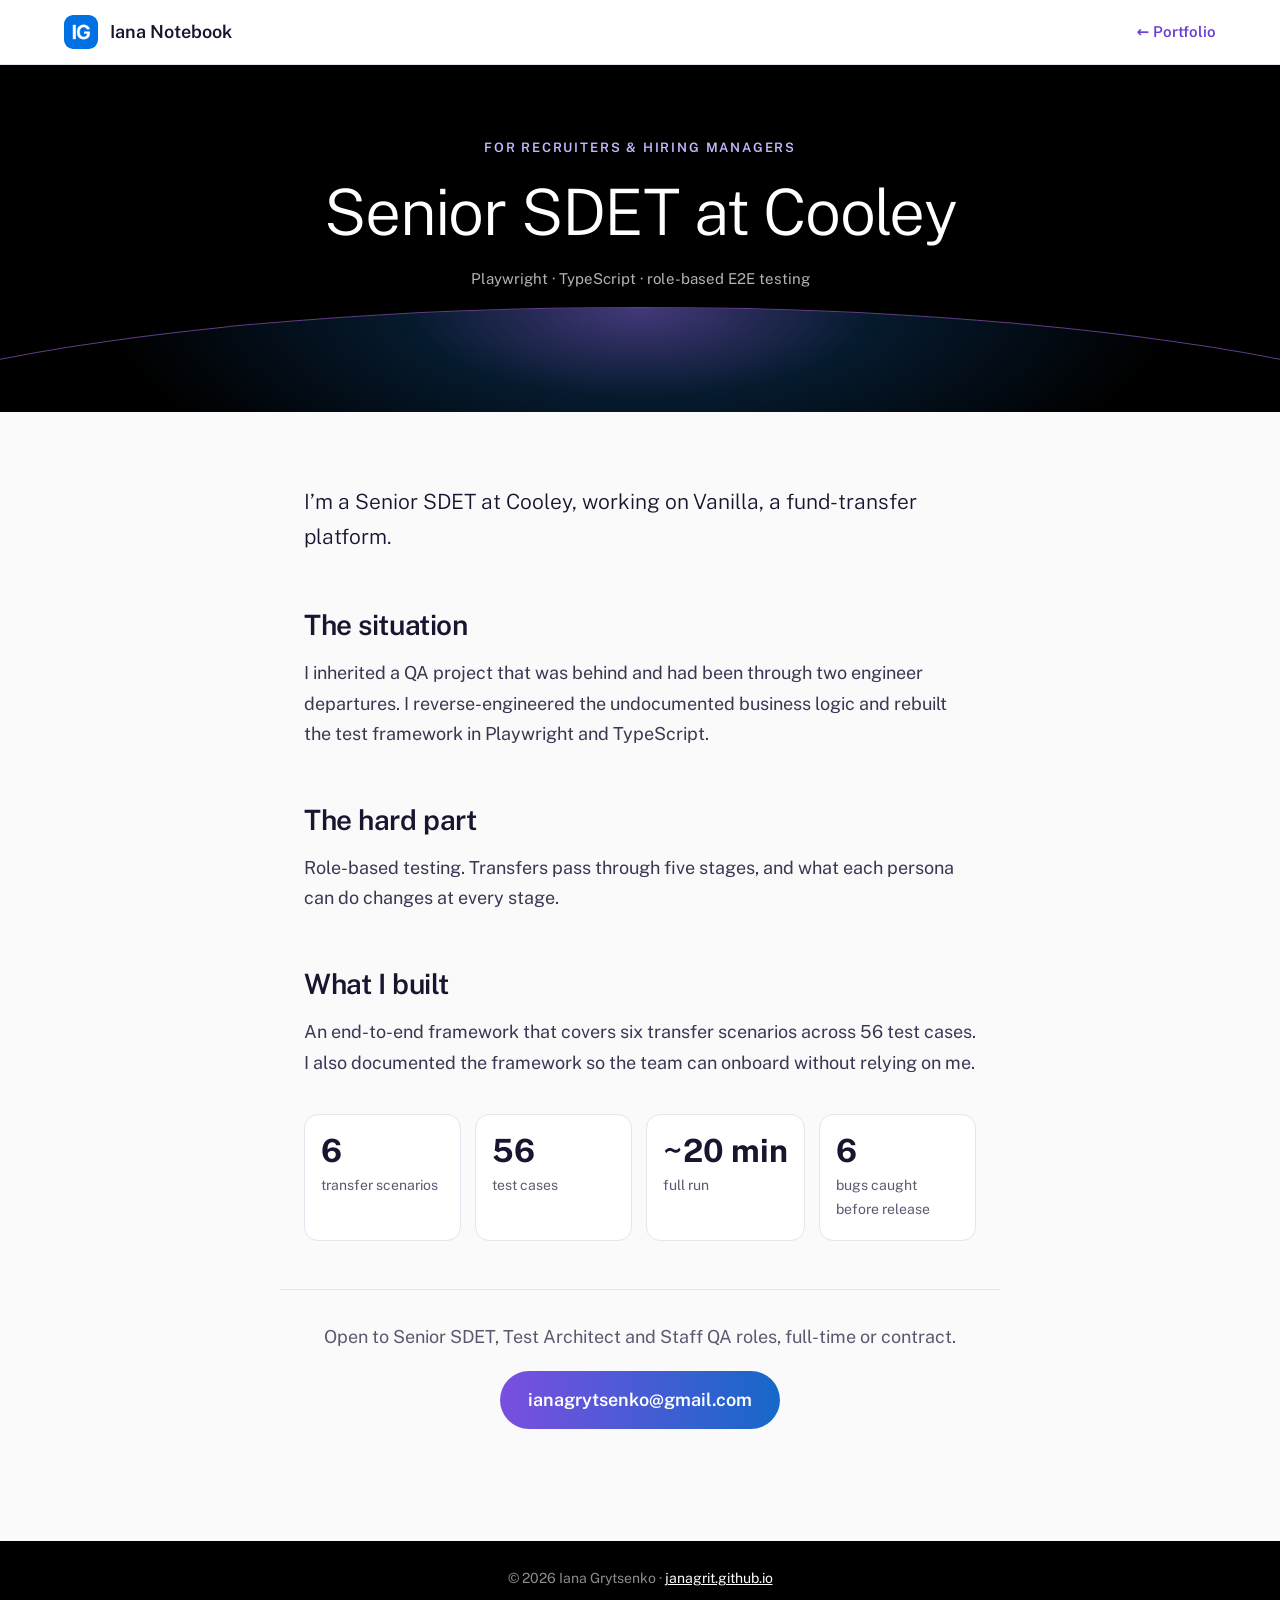
==== for-hr.html @ 3e6f6633 "clean up" ====
<!DOCTYPE html>
<html lang="en">
<head>
  <meta charset="utf-8">
  <meta name="viewport" content="width=device-width, initial-scale=1, viewport-fit=cover">
  <title>For Recruiters | Iana Notebook</title>
  <!-- Unlisted: shared by direct link only. Not in the nav or sitemap.xml. -->
  <meta name="robots" content="noindex, nofollow">
  <meta name="description" content="Senior SDET: current role, what I built and the results, for recruiters and hiring managers.">
  <meta name="color-scheme" content="light">
  <meta name="theme-color" content="#ffffff">
  <link rel="icon" href="favicon.ico?v=2" sizes="16x16 32x32 48x48">
  <link rel="apple-touch-icon" href="apple-touch-icon.png?v=2">
  <link rel="preconnect" href="https://fonts.googleapis.com">
  <link rel="preconnect" href="https://fonts.gstatic.com" crossorigin>
  <link href="https://fonts.googleapis.com/css2?family=Public+Sans:wght@300;400;500;600;700&family=JetBrains+Mono:wght@400;500&display=swap" rel="stylesheet">
  <link rel="stylesheet" href="articles/article.css">
  <style>
    .numbers { display: grid; grid-template-columns: repeat(4, 1fr); gap: 14px; margin: 36px 0 8px; padding: 0; list-style: none; }
    .numbers li { margin: 0; border: 1px solid var(--line); border-radius: 14px; padding: 18px 16px; background: var(--white); }
    .numbers b { display: block; font-size: 32px; font-weight: 700; line-height: 1.1; color: var(--ink); }
    .numbers span { display: block; margin-top: 6px; font-size: 14px; color: var(--sub); }
    @media (max-width: 600px) { .numbers { grid-template-columns: repeat(2, 1fr); } }
  </style>
</head>
<body>
  <a class="skip" href="#main">Skip to main content</a>
  <nav class="topnav" aria-label="Main">
    <div class="in">
      <a class="brand" href="./"><img src="icon-192.png?v=2" width="34" height="34" alt="">Iana Notebook</a>
      <a class="back" href="./">&larr; Portfolio</a>
    </div>
  </nav>

  <header class="hero">
    <div class="in">
      <p class="kicker">For recruiters &amp; hiring managers</p>
      <h1>Senior SDET at Cooley</h1>
      <p class="meta">Playwright &middot; TypeScript &middot; role-based E2E testing</p>
    </div>
  </header>

  <main id="main">
    <article>
      <p class="intro">I&rsquo;m a Senior SDET at Cooley, working on Vanilla, a fund-transfer platform.</p>

      <h2>The situation</h2>
      <p>I inherited a QA project that was behind and had been through two engineer departures. I reverse-engineered the undocumented business logic and rebuilt the test framework in Playwright and TypeScript.</p>

      <h2>The hard part</h2>
      <p>Role-based testing. Transfers pass through five stages, and what each persona can do changes at every stage.</p>

      <h2>What I built</h2>
      <p>An end-to-end framework that covers six transfer scenarios across 56 test cases. I also documented the framework so the team can onboard without relying on me.</p>

      <ul class="numbers" aria-label="Results">
        <li><b>6</b><span>transfer scenarios</span></li>
        <li><b>56</b><span>test cases</span></li>
        <li><b>~20&nbsp;min</b><span>full run</span></li>
        <li><b>6</b><span>bugs caught before release</span></li>
      </ul>
    </article>

    <section class="cta" aria-label="Contact">
      <p>Open to Senior SDET, Test Architect and Staff QA roles, full-time or contract.</p>
      <!-- <a class="pill" href="https://calendly.com/ianagrytsenko/30min" target="_blank" rel="noopener">Book a 30-minute call</a> -->
      <a class="pill" href="mailto:ianagrytsenko@gmail.com">ianagrytsenko@gmail.com</a>
    </section>
  </main>

  <footer>&copy; 2026 Iana Grytsenko &middot; <a href="./">janagrit.github.io</a></footer>
</body>
</html>
---- articles/article.css ----
/* Shared styles for article pages */
:root {
  --bg: #fafafa; --white: #ffffff; --ink: #19152f; --sub: #5c5870; --line: #e6e4ee;
  --violet: #b26ff8; --violet-ink: #6d3fd6;
  --grad: linear-gradient(90deg, #9a5cf0 0%, #7a63ee 45%, #1e85e9 100%);
  --grad-btn: linear-gradient(90deg, #7a4fe0 0%, #1668c9 100%);
  --sans: "Public Sans", -apple-system, "Segoe UI", system-ui, sans-serif;
  --mono: "JetBrains Mono", ui-monospace, SFMono-Regular, Menlo, monospace;
}
* { margin: 0; padding: 0; box-sizing: border-box; }
body { background: var(--bg); color: var(--ink); font-family: var(--sans); font-size: 18px; line-height: 1.7; -webkit-font-smoothing: antialiased; }
a { color: var(--violet-ink); }
a:focus-visible { outline: 2px solid var(--violet-ink); outline-offset: 3px; border-radius: 6px; }
.skip { position: absolute; left: -9999px; }
.skip:focus { left: 16px; top: 12px; z-index: 100; background: var(--ink); color: #fff; padding: 8px 14px; border-radius: 8px; }

.topnav { position: sticky; top: 0; z-index: 50; background: rgba(255,255,255,.92); backdrop-filter: blur(14px); -webkit-backdrop-filter: blur(14px); border-bottom: 1px solid var(--line); }
.topnav .in { max-width: 1200px; margin: 0 auto; padding: 0 24px; height: 64px; display: flex; align-items: center; justify-content: space-between; gap: 16px; }
.brand { display: flex; align-items: center; gap: 12px; color: var(--ink); font-weight: 600; text-decoration: none; }
.brand img { width: 34px; height: 34px; border-radius: 9px; }
.back { font-size: 15px; font-weight: 600; text-decoration: none; }
.back:hover { text-decoration: underline; }

header.hero { background: #000; color: #fff; text-align: center; position: relative; overflow: hidden; }
header.hero::after { content: ""; position: absolute; left: -20%; right: -20%; bottom: -70%; height: 100%; border-radius: 50%; background: radial-gradient(ellipse at 50% 0%, rgba(134,113,243,.5) 0%, rgba(30,133,233,.2) 18%, rgba(0,0,0,0) 42%); box-shadow: 0 -1px 0 rgba(178,111,248,.55); }
header.hero .in { position: relative; z-index: 1; max-width: 860px; margin: 0 auto; padding: 72px 24px 120px; }
.kicker { font-size: 13px; font-weight: 600; letter-spacing: .14em; text-transform: uppercase; color: #c9b5ff; }
h1 { margin-top: 18px; font-weight: 300; font-size: clamp(36px, 6vw, 64px); line-height: 1.08; letter-spacing: -.025em; }
.meta { margin-top: 20px; color: rgba(255,255,255,.7); font-size: 15px; }

article { max-width: 720px; margin: 0 auto; padding: 56px 24px 40px; }
article > p.intro { font-size: 21px; font-weight: 300; color: var(--ink); }
article h2 { margin: 52px 0 14px; font-size: 28px; font-weight: 600; letter-spacing: -.015em; line-height: 1.25; }
article h2 .n { display: block; font-size: 14px; font-weight: 600; letter-spacing: .14em; color: var(--violet-ink); margin-bottom: 6px; }
article p { margin-top: 16px; color: #3b3752; }
article ul, article ol { margin: 16px 0 0 24px; color: #3b3752; }
article li { margin-top: 8px; }
article strong { color: var(--ink); }
code { font-family: var(--mono); font-size: .86em; background: rgba(134,113,243,.1); color: #3d2a85; padding: 2px 6px; border-radius: 6px; }
.prompt { margin-top: 18px; background: #0d0b1a; color: #e8e4ff; border-radius: 14px; padding: 18px 20px; font-family: var(--mono); font-size: 14.5px; line-height: 1.75; overflow-x: auto; }
.prompt .dim { color: #8a84a6; display: block; margin-bottom: 4px; font-size: 12.5px; letter-spacing: .06em; text-transform: uppercase; }
.note { margin-top: 22px; border-left: 3px solid var(--violet); background: var(--white); padding: 16px 20px; border-radius: 0 12px 12px 0; color: #3b3752; }
table { width: 100%; margin-top: 18px; border-collapse: collapse; font-size: 16px; background: var(--white); border: 1px solid var(--line); border-radius: 14px; overflow: hidden; }
th, td { text-align: left; padding: 12px 14px; border-bottom: 1px solid var(--line); vertical-align: top; }
th { font-size: 13px; letter-spacing: .08em; text-transform: uppercase; color: var(--sub); background: #f4f3f8; }
tr:last-child td { border-bottom: 0; }

.cta { max-width: 720px; margin: 0 auto 80px; padding: 32px 24px; text-align: center; border-top: 1px solid var(--line); }
.cta p { color: var(--sub); }
.pill { display: inline-block; margin-top: 18px; padding: 14px 28px; border-radius: 999px; background: var(--grad-btn); color: #fff; font-weight: 600; text-decoration: none; }
.pill:hover { box-shadow: 0 10px 28px rgba(122,79,224,.35); }
footer { background: #000; color: rgba(255,255,255,.55); font-size: 14px; text-align: center; padding: 26px 24px 30px; }
footer a { color: #fff; }
@media (max-width: 600px) { body { font-size: 17px; } th, td { padding: 10px; font-size: 15px; } }
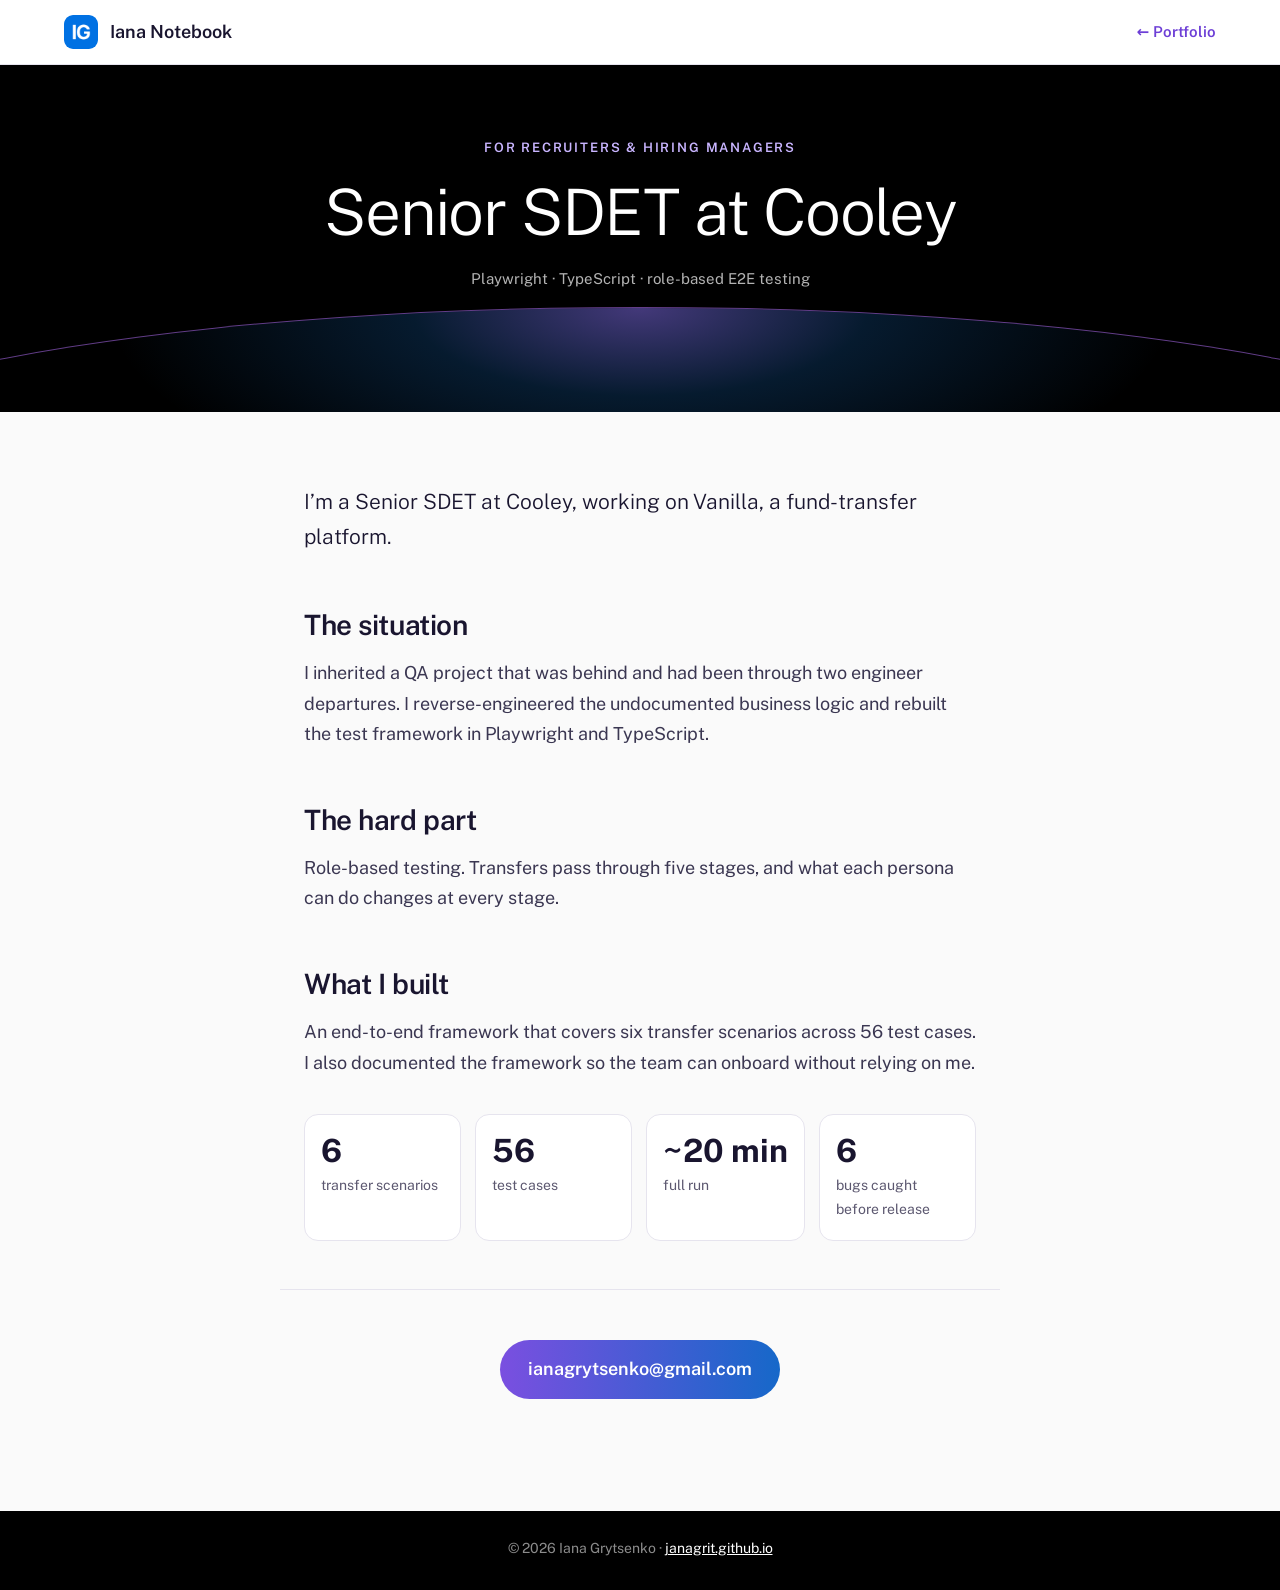
==== commit 6fc93cf0: "readme file is added" ====
--- a/for-hr.html
+++ b/for-hr.html
@@ -62,7 +62,7 @@
     </article>
 
     <section class="cta" aria-label="Contact">
-      <p>Open to Senior SDET, Test Architect and Staff QA roles, full-time or contract.</p>
+      <!-- <p>Open to Senior SDET, Test Architect and Staff QA roles, full-time or contract.</p> -->
       <!-- <a class="pill" href="https://calendly.com/ianagrytsenko/30min" target="_blank" rel="noopener">Book a 30-minute call</a> -->
       <a class="pill" href="mailto:ianagrytsenko@gmail.com">ianagrytsenko@gmail.com</a>
     </section>
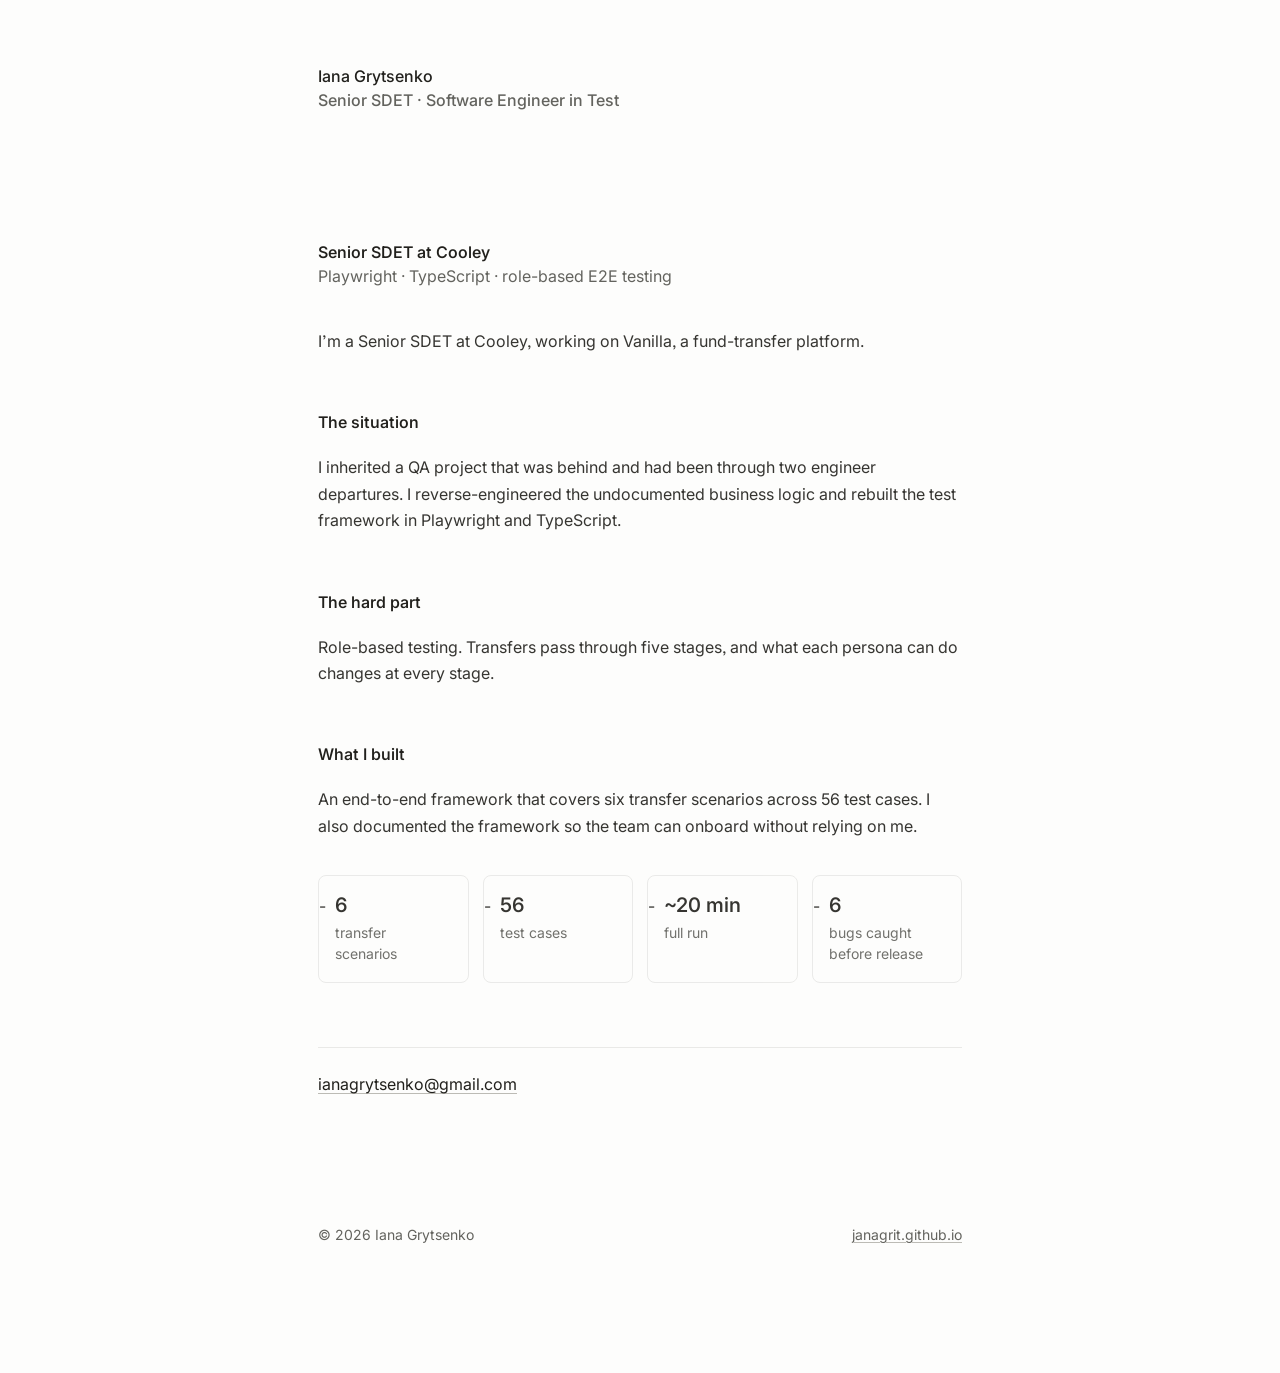
==== commit b3bfd274: "layout is fully updated" ====
--- a/for-hr.html
+++ b/for-hr.html
@@ -7,14 +7,15 @@
   <!-- Unlisted: shared by direct link only. Not in the nav or sitemap.xml. -->
   <meta name="robots" content="noindex, nofollow">
   <meta name="description" content="Senior SDET: current role, what I built and the results, for recruiters and hiring managers.">
-  <meta name="color-scheme" content="light">
-  <meta name="theme-color" content="#ffffff">
+  <meta name="color-scheme" content="light dark">
+  <meta name="theme-color" content="#fdfdfc" media="(prefers-color-scheme: light)">
+  <meta name="theme-color" content="#111110" media="(prefers-color-scheme: dark)">
   <link rel="icon" href="favicon.ico?v=2" sizes="16x16 32x32 48x48">
   <link rel="apple-touch-icon" href="apple-touch-icon.png?v=2">
   <link rel="preconnect" href="https://fonts.googleapis.com">
   <link rel="preconnect" href="https://fonts.gstatic.com" crossorigin>
-  <link href="https://fonts.googleapis.com/css2?family=Public+Sans:wght@300;400;500;600;700&family=JetBrains+Mono:wght@400;500&display=swap" rel="stylesheet">
-  <link rel="stylesheet" href="articles/article.css">
+  <link href="https://fonts.googleapis.com/css2?family=Inter:wght@400;500;550;600&family=Source+Serif+4:ital,opsz,wght@1,8..60,400&family=JetBrains+Mono:wght@400&display=swap" rel="stylesheet">
+  <link rel="stylesheet" href="css/site.css?v=1">
   <style>
     .numbers { display: grid; grid-template-columns: repeat(4, 1fr); gap: 14px; margin: 36px 0 8px; padding: 0; list-style: none; }
     .numbers li { margin: 0; border: 1px solid var(--line); border-radius: 14px; padding: 18px 16px; background: var(--white); }
@@ -23,24 +24,18 @@
     @media (max-width: 600px) { .numbers { grid-template-columns: repeat(2, 1fr); } }
   </style>
 </head>
-<body>
+<body class="page-article">
   <a class="skip" href="#main">Skip to main content</a>
-  <nav class="topnav" aria-label="Main">
-    <div class="in">
-      <a class="brand" href="./"><img src="icon-192.png?v=2" width="34" height="34" alt="">Iana Notebook</a>
-      <a class="back" href="./">&larr; Portfolio</a>
-    </div>
-  </nav>
-
-  <header class="hero">
-    <div class="in">
-      <p class="kicker">For recruiters &amp; hiring managers</p>
-      <h1>Senior SDET at Cooley</h1>
-      <p class="meta">Playwright &middot; TypeScript &middot; role-based E2E testing</p>
-    </div>
+  <header class="site-head">
+    <a class="name" href="./">Iana Grytsenko</a>
+    <span class="role">Senior SDET · Software Engineer in Test</span>
   </header>
 
   <main id="main">
+    <header class="art-head">
+      <h1>Senior SDET at Cooley</h1>
+      <p class="art-meta">Playwright &middot; TypeScript &middot; role-based E2E testing</p>
+    </header>
     <article>
       <p class="intro">I&rsquo;m a Senior SDET at Cooley, working on Vanilla, a fund-transfer platform.</p>
 
@@ -68,6 +63,10 @@
     </section>
   </main>
 
-  <footer>&copy; 2026 Iana Grytsenko &middot; <a href="./">janagrit.github.io</a></footer>
+  <footer class="site-foot">
+    <span>&copy; 2026 Iana Grytsenko</span>
+    <a href="./">janagrit.github.io</a>
+  </footer>
+  <script data-goatcounter="https://janagrit.goatcounter.com/count" async src="//gc.zgo.at/count.js"></script>
 </body>
 </html>
--- a/css/site.css
+++ b/css/site.css
@@ -0,0 +1,212 @@
+/* Shared styles for every page: homepage, articles, for-hr.
+   Layout and reading rhythm follow emilkowal.ski: one 692px text column, body-size headings,
+   section labels instead of big titles, list rows with a muted second line. */
+
+:root {
+  --bg: #fdfdfc;
+  --fg: #21201c;
+  --muted: #63635e;
+  --faint: #8d8d86;
+  --line: #e9e9e7;
+  --underline: #bcbbb5;
+  --hover: #f5f4f4;
+  --surface: #ffffff;
+  --code-bg: #f1f0ef;
+  --sans: "Inter", -apple-system, "Segoe UI", system-ui, sans-serif;
+  --serif: "Source Serif 4", Georgia, serif;
+  --mono: "JetBrains Mono", ui-monospace, SFMono-Regular, Menlo, monospace;
+  /* old names still used by per-page <style> blocks in the articles */
+  --ink: var(--fg);
+  --sub: var(--muted);
+  --white: var(--surface);
+  --violet: var(--underline);
+  --violet-ink: var(--fg);
+  --grad-btn: var(--fg);
+  color-scheme: light dark;
+}
+@media (prefers-color-scheme: dark) {
+  :root {
+    --bg: #111110;
+    --fg: #eeeeec;
+    --muted: #b5b3ad;
+    --faint: #7c7b74;
+    --line: #2a2a28;
+    --underline: #62605b;
+    --hover: #191918;
+    --surface: #191918;
+    --code-bg: #222221;
+  }
+}
+
+*, *::before, *::after { box-sizing: border-box; }
+html { background: var(--bg); -webkit-text-size-adjust: 100%; }
+body {
+  max-width: 692px;
+  margin: 0 auto;
+  padding: 48px 24px 128px;
+  color: var(--fg);
+  font: 16px/1.5 var(--sans);
+  font-feature-settings: "cv01", "ss03";
+  -webkit-font-smoothing: antialiased;
+  overflow-wrap: break-word;
+}
+@media (min-width: 768px) { body { padding-top: 64px; } }
+h1, h2, h3, h4, p, ul, ol, dl, dd, figure, blockquote, pre { margin: 0; }
+img { max-width: 100%; height: auto; }
+a {
+  color: inherit;
+  text-decoration: underline;
+  text-underline-position: from-font;
+  text-decoration-thickness: .08em;
+  text-decoration-color: var(--underline);
+}
+a:hover { text-decoration-color: currentColor; }
+:focus-visible { outline: 2px solid var(--fg); outline-offset: 2px; border-radius: 4px; }
+em { font-family: var(--serif); font-style: italic; }
+.muted { color: var(--muted); }
+.skip { position: absolute; left: -9999px; }
+.skip:focus { left: 16px; top: 12px; z-index: 10; background: var(--fg); color: var(--bg); padding: 6px 12px; border-radius: 6px; }
+
+/* ---------- header: name + role, then a lot of air ---------- */
+.site-head { display: flex; flex-direction: column; align-items: flex-start; margin-bottom: 128px; font-weight: 500; }
+.site-head .name { text-decoration: none; }
+.site-head .role { color: var(--muted); }
+
+
+/* ---------- homepage sections ---------- */
+.section { margin-top: 64px; }
+@media (min-width: 640px) { .section { margin-top: 128px; } }
+.label { display: block; margin-bottom: 20px; font-size: 1rem; font-weight: 500; line-height: 1.5; }
+@media (min-width: 640px) { .label { margin-bottom: 16px; } }
+section.intro p + p { margin-top: 16px; }
+section.intro, .prose-muted { color: var(--muted); }
+section.intro a, .prose-muted a { color: var(--fg); }
+
+/* list rows: title on line 1, muted line 2; the whole row is clickable */
+.list { display: flex; flex-direction: column; gap: 20px; margin-bottom: -12px; padding: 0; list-style: none; }
+@media (min-width: 640px) { .list { gap: 4px; } }
+.row {
+  position: relative;
+  display: flex;
+  flex-direction: column;
+  margin: 0 -16px;
+  padding: 0 16px;
+  border-radius: 6px;
+  text-decoration: none;
+}
+@media (min-width: 640px) { .row { padding: 12px 16px; } }
+.row:hover { background: var(--hover); }
+.row .title { text-decoration: none; }
+.row .title::after { content: ""; position: absolute; inset: 0; border-radius: 6px; }
+.row .desc { color: var(--muted); }
+.row .desc a { position: relative; z-index: 1; color: var(--muted); }
+.row .desc a:hover { color: var(--fg); }
+.sublabel { margin: 40px 0 12px; color: var(--muted); }
+.list-more { margin-top: 28px; color: var(--muted); }
+
+/* ---------- footer ---------- */
+.site-foot {
+  display: flex;
+  flex-wrap: wrap;
+  justify-content: space-between;
+  gap: 8px 24px;
+  margin-top: 96px;
+  color: var(--muted);
+  font-size: 14px;
+}
+@media (min-width: 640px) { .site-foot { margin-top: 128px; } }
+.langs { display: flex; gap: 12px; }
+html body .langs { margin: 0; padding: 0; border: 0; border-radius: 0; }
+html body .langs button {
+  padding: 0;
+  border: 0;
+  border-radius: 0;
+  background: none;
+  color: var(--muted);
+  font: inherit;
+  cursor: pointer;
+}
+html body .langs button:hover { color: var(--fg); }
+html body .langs button[aria-pressed="true"] { color: var(--fg); background: none; text-decoration: underline; text-decoration-color: var(--underline); text-underline-position: from-font; }
+
+/* ---------- articles ---------- */
+.art-head { margin-bottom: 40px; }
+.art-head h1 { font-size: 1rem; font-weight: 550; line-height: 1.5; }
+.art-meta { color: var(--muted); }
+html body .art-head .langs { margin-top: 12px; }
+
+article p, article > ul, article > ol, article div > ul, article div > ol,
+article section > ul, article section > ol { margin-bottom: 26px; }
+article p, article li { opacity: .9; }
+article p { line-height: 1.65; }
+article li p, article td p { margin-bottom: 0; }
+article strong, article b { font-weight: 550; }
+article h2 {
+  position: relative;
+  margin: 48px 0 20px;
+  font-size: 1rem;
+  font-weight: 550;
+  line-height: 1.5;
+  scroll-margin-top: 32px;
+}
+@media (min-width: 768px) { article h2 { margin-top: 56px; } }
+article h2 .n { margin-right: .6em; color: var(--faint); font-weight: 500; font-variant-numeric: tabular-nums; }
+html body article h3 { margin: 32px 0 12px; font-size: 1rem; font-weight: 550; }
+article ul { padding: 0; list-style: none; }
+article ul > li { position: relative; padding-left: 14px; }
+article ul > li::before { content: "-"; position: absolute; left: 0; }
+article ol { padding-left: 1.4em; }
+article li + li { margin-top: 8px; }
+.anchor {
+  position: absolute;
+  left: -24px;
+  top: 3px;
+  width: 16px;
+  height: 16px;
+  color: var(--muted);
+  opacity: 0;
+  transition: opacity .15s;
+}
+h2:hover .anchor, .anchor:focus-visible { opacity: 1; }
+@media (max-width: 767px) { .anchor { display: none; } }
+
+code { font-family: var(--mono); font-size: .875em; background: var(--code-bg); padding: .1em .35em; border-radius: 4px; }
+.prompt {
+  margin: 0 0 26px;
+  padding: 16px 18px;
+  background: #1b1b18;
+  color: #eeeeec;
+  border-radius: 12px;
+  font: 14px/1.7 var(--mono);
+  overflow-x: auto;
+}
+.prompt code { background: none; padding: 0; color: inherit; }
+.prompt .dim { display: block; margin-bottom: 4px; color: #9a9890; font-size: 12px; letter-spacing: .06em; text-transform: uppercase; }
+.note { margin-bottom: 26px; padding: 2px 0 2px 16px; border-left: 2px solid var(--line); color: var(--muted); }
+table { width: 100%; margin-bottom: 26px; border-collapse: collapse; font-size: 15px; }
+th, td { padding: 10px 14px 10px 0; border-bottom: 1px solid var(--line); text-align: left; vertical-align: top; }
+th { color: var(--muted); font-weight: 500; }
+html body .table-scroll { margin: 0 0 26px; border-radius: 0; }
+html body .table-scroll table { margin: 0; }
+.caption { margin-top: -14px; margin-bottom: 26px; color: var(--muted); font-size: 14px; }
+
+/* after-article line ("Want help with…") */
+.cta { margin-top: 64px; padding-top: 24px; border-top: 1px solid var(--line); color: var(--muted); }
+.cta p { margin-bottom: 8px; }
+.cta .pill { display: inline-block; margin-right: 16px; color: var(--fg); }
+
+/* ---------- overrides for leftover per-page styles (old violet theme) ---------- */
+html body .tool { background: none; border: 1px solid var(--line); border-radius: 8px; }
+html body .tool h3 { margin: 0; }
+html body .addon { border: 1px dashed var(--underline); border-radius: 8px; color: inherit; }
+html body .terms dd, html body table.why td:last-child { color: inherit; }
+html body .gate button { background: var(--fg); color: var(--bg); border-radius: 6px; }
+html body .gate input { border-radius: 6px; background: var(--surface); }
+html body .gate { margin: 0; padding: 0 0 26px; }
+html body .stack { margin-bottom: 26px; background: none; border-radius: 12px; }
+html body .numbers li { background: none; border-radius: 8px; }
+html body .numbers b { font-size: 20px; font-weight: 550; }
+@media (prefers-color-scheme: dark) {
+  html body .layer.ecc { background: #1c2a21; }
+  html body .layer.omni { background: #1d2233; }
+}
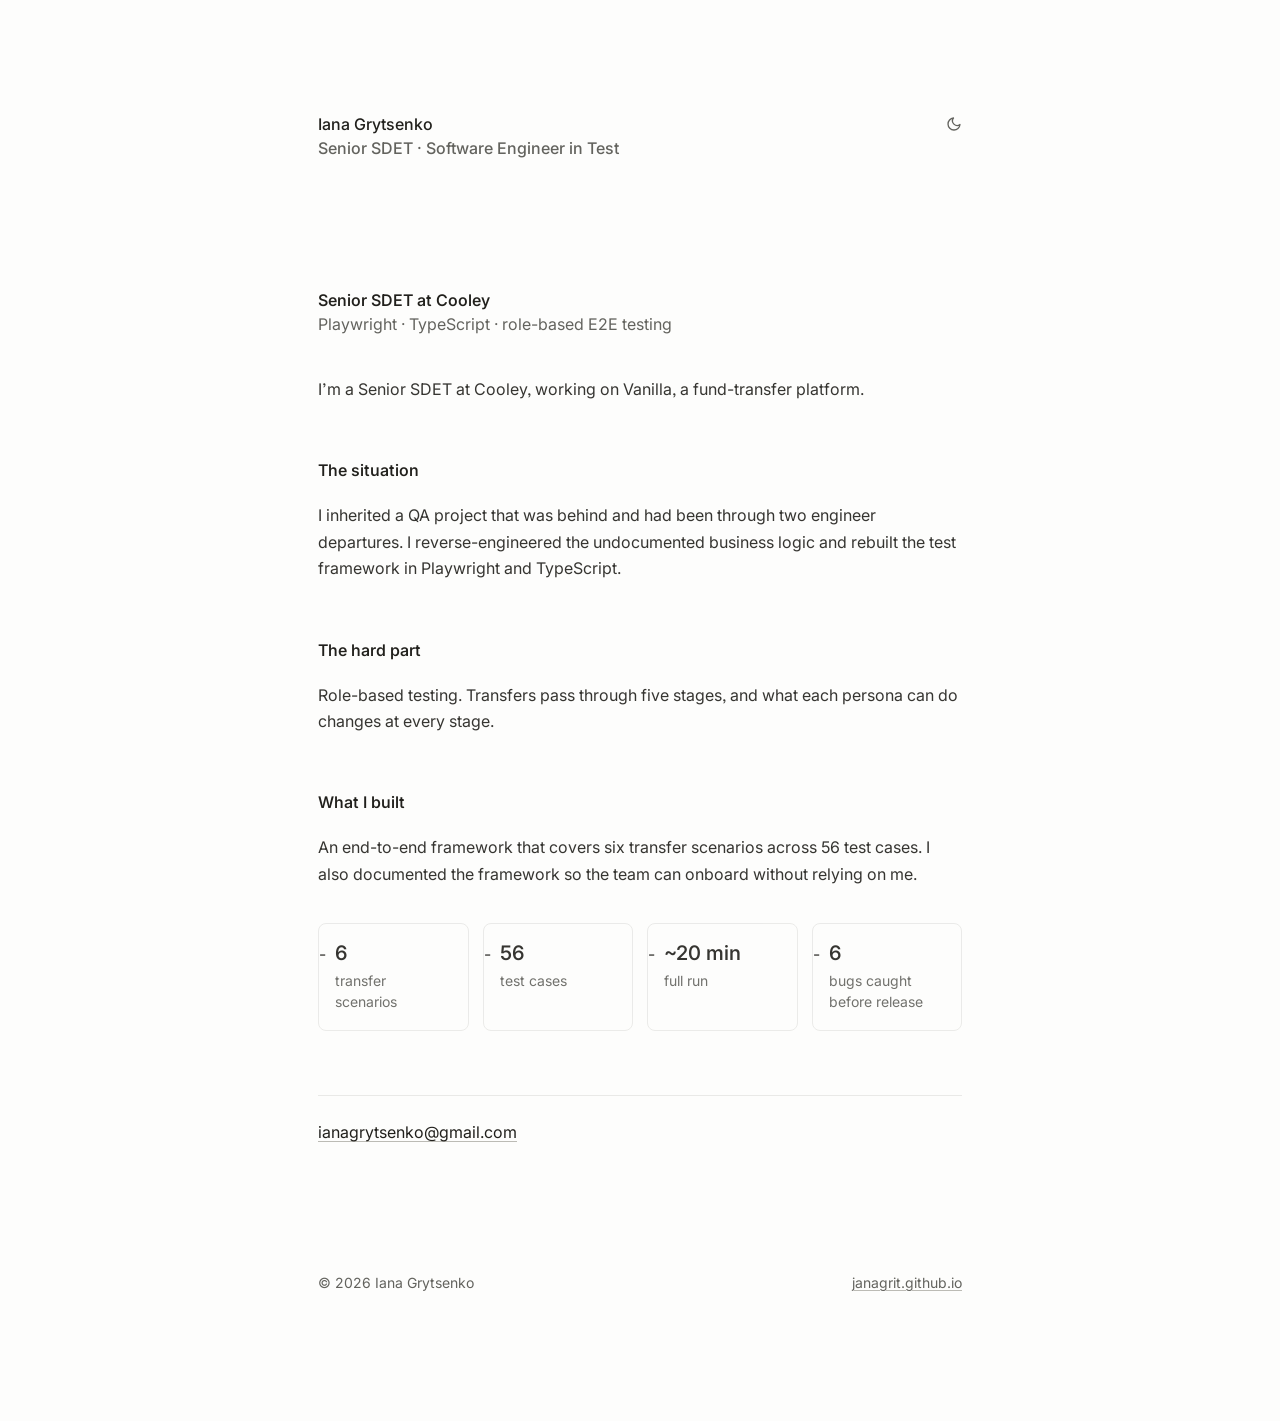
==== commit 2ca54fc8: "minor layout updates" ====
--- a/for-hr.html
+++ b/for-hr.html
@@ -10,12 +10,14 @@
   <meta name="color-scheme" content="light dark">
   <meta name="theme-color" content="#fdfdfc" media="(prefers-color-scheme: light)">
   <meta name="theme-color" content="#111110" media="(prefers-color-scheme: dark)">
-  <link rel="icon" href="favicon.ico?v=2" sizes="16x16 32x32 48x48">
-  <link rel="apple-touch-icon" href="apple-touch-icon.png?v=2">
+  <link rel="icon" href="icon.svg?v=3" type="image/svg+xml">
+  <link rel="icon" href="favicon.ico?v=3" sizes="16x16 32x32 48x48">
+  <link rel="apple-touch-icon" href="apple-touch-icon.png?v=3">
   <link rel="preconnect" href="https://fonts.googleapis.com">
   <link rel="preconnect" href="https://fonts.gstatic.com" crossorigin>
   <link href="https://fonts.googleapis.com/css2?family=Inter:wght@400;500;550;600&family=Source+Serif+4:ital,opsz,wght@1,8..60,400&family=JetBrains+Mono:wght@400&display=swap" rel="stylesheet">
-  <link rel="stylesheet" href="css/site.css?v=1">
+  <link rel="stylesheet" href="css/site.css?v=2">
+  <script src="js/theme.js?v=1"></script>
   <style>
     .numbers { display: grid; grid-template-columns: repeat(4, 1fr); gap: 14px; margin: 36px 0 8px; padding: 0; list-style: none; }
     .numbers li { margin: 0; border: 1px solid var(--line); border-radius: 14px; padding: 18px 16px; background: var(--white); }
@@ -27,8 +29,10 @@
 <body class="page-article">
   <a class="skip" href="#main">Skip to main content</a>
   <header class="site-head">
-    <a class="name" href="./">Iana Grytsenko</a>
-    <span class="role">Senior SDET · Software Engineer in Test</span>
+    <div class="who">
+      <a class="name" href="./">Iana Grytsenko</a>
+      <span class="role">Senior SDET · Software Engineer in Test</span>
+    </div>
   </header>
 
   <main id="main">
--- a/css/site.css
+++ b/css/site.css
@@ -24,8 +24,8 @@
   --grad-btn: var(--fg);
   color-scheme: light dark;
 }
-@media (prefers-color-scheme: dark) {
-  :root {
+/* Dark: the visitor's choice (js/theme.js sets data-theme), else the OS setting. */
+:root[data-theme="dark"] {
     --bg: #111110;
     --fg: #eeeeec;
     --muted: #b5b3ad;
@@ -35,6 +35,20 @@
     --hover: #191918;
     --surface: #191918;
     --code-bg: #222221;
+  color-scheme: dark;
+}
+:root[data-theme="light"] { color-scheme: light; }
+@media (prefers-color-scheme: dark) {
+  :root:not([data-theme="light"]) {
+      --bg: #111110;
+      --fg: #eeeeec;
+      --muted: #b5b3ad;
+      --faint: #7c7b74;
+      --line: #2a2a28;
+      --underline: #62605b;
+      --hover: #191918;
+      --surface: #191918;
+      --code-bg: #222221;
   }
 }
 
@@ -43,14 +57,14 @@
 body {
   max-width: 692px;
   margin: 0 auto;
-  padding: 48px 24px 128px;
+  padding: 96px 24px 128px;
   color: var(--fg);
   font: 16px/1.5 var(--sans);
   font-feature-settings: "cv01", "ss03";
   -webkit-font-smoothing: antialiased;
   overflow-wrap: break-word;
 }
-@media (min-width: 768px) { body { padding-top: 64px; } }
+@media (min-width: 768px) { body { padding-top: 112px; } }
 h1, h2, h3, h4, p, ul, ol, dl, dd, figure, blockquote, pre { margin: 0; }
 img { max-width: 100%; height: auto; }
 a {
@@ -68,7 +82,24 @@
 .skip:focus { left: 16px; top: 12px; z-index: 10; background: var(--fg); color: var(--bg); padding: 6px 12px; border-radius: 6px; }
 
 /* ---------- header: name + role, then a lot of air ---------- */
-.site-head { display: flex; flex-direction: column; align-items: flex-start; margin-bottom: 128px; font-weight: 500; }
+.site-head { display: flex; align-items: flex-start; justify-content: space-between; gap: 16px; margin-bottom: 128px; font-weight: 500; }
+.site-head .who { display: flex; flex-direction: column; align-items: flex-start; }
+.theme-toggle {
+  display: grid;
+  place-items: center;
+  flex: none;
+  width: 28px;
+  height: 28px;
+  margin: -2px -6px 0 0;
+  padding: 0;
+  border: 0;
+  border-radius: 6px;
+  background: none;
+  color: var(--muted);
+  cursor: pointer;
+}
+.theme-toggle:hover { background: var(--hover); color: var(--fg); }
+.theme-toggle svg { width: 16px; height: 16px; }
 .site-head .name { text-decoration: none; }
 .site-head .role { color: var(--muted); }
 
@@ -79,8 +110,9 @@
 .label { display: block; margin-bottom: 20px; font-size: 1rem; font-weight: 500; line-height: 1.5; }
 @media (min-width: 640px) { .label { margin-bottom: 16px; } }
 section.intro p + p { margin-top: 16px; }
-section.intro, .prose-muted { color: var(--muted); }
-section.intro a, .prose-muted a { color: var(--fg); }
+section.intro { color: var(--muted); }
+section.intro .label { color: var(--fg); }
+section.intro a { color: var(--fg); }
 
 /* list rows: title on line 1, muted line 2; the whole row is clickable */
 .list { display: flex; flex-direction: column; gap: 20px; margin-bottom: -12px; padding: 0; list-style: none; }
@@ -206,7 +238,9 @@
 html body .stack { margin-bottom: 26px; background: none; border-radius: 12px; }
 html body .numbers li { background: none; border-radius: 8px; }
 html body .numbers b { font-size: 20px; font-weight: 550; }
+:root[data-theme="dark"] body .layer.ecc { background: #1c2a21; }
+:root[data-theme="dark"] body .layer.omni { background: #1d2233; }
 @media (prefers-color-scheme: dark) {
-  html body .layer.ecc { background: #1c2a21; }
-  html body .layer.omni { background: #1d2233; }
-}
+  :root:not([data-theme="light"]) body .layer.ecc { background: #1c2a21; }
+  :root:not([data-theme="light"]) body .layer.omni { background: #1d2233; }
+}
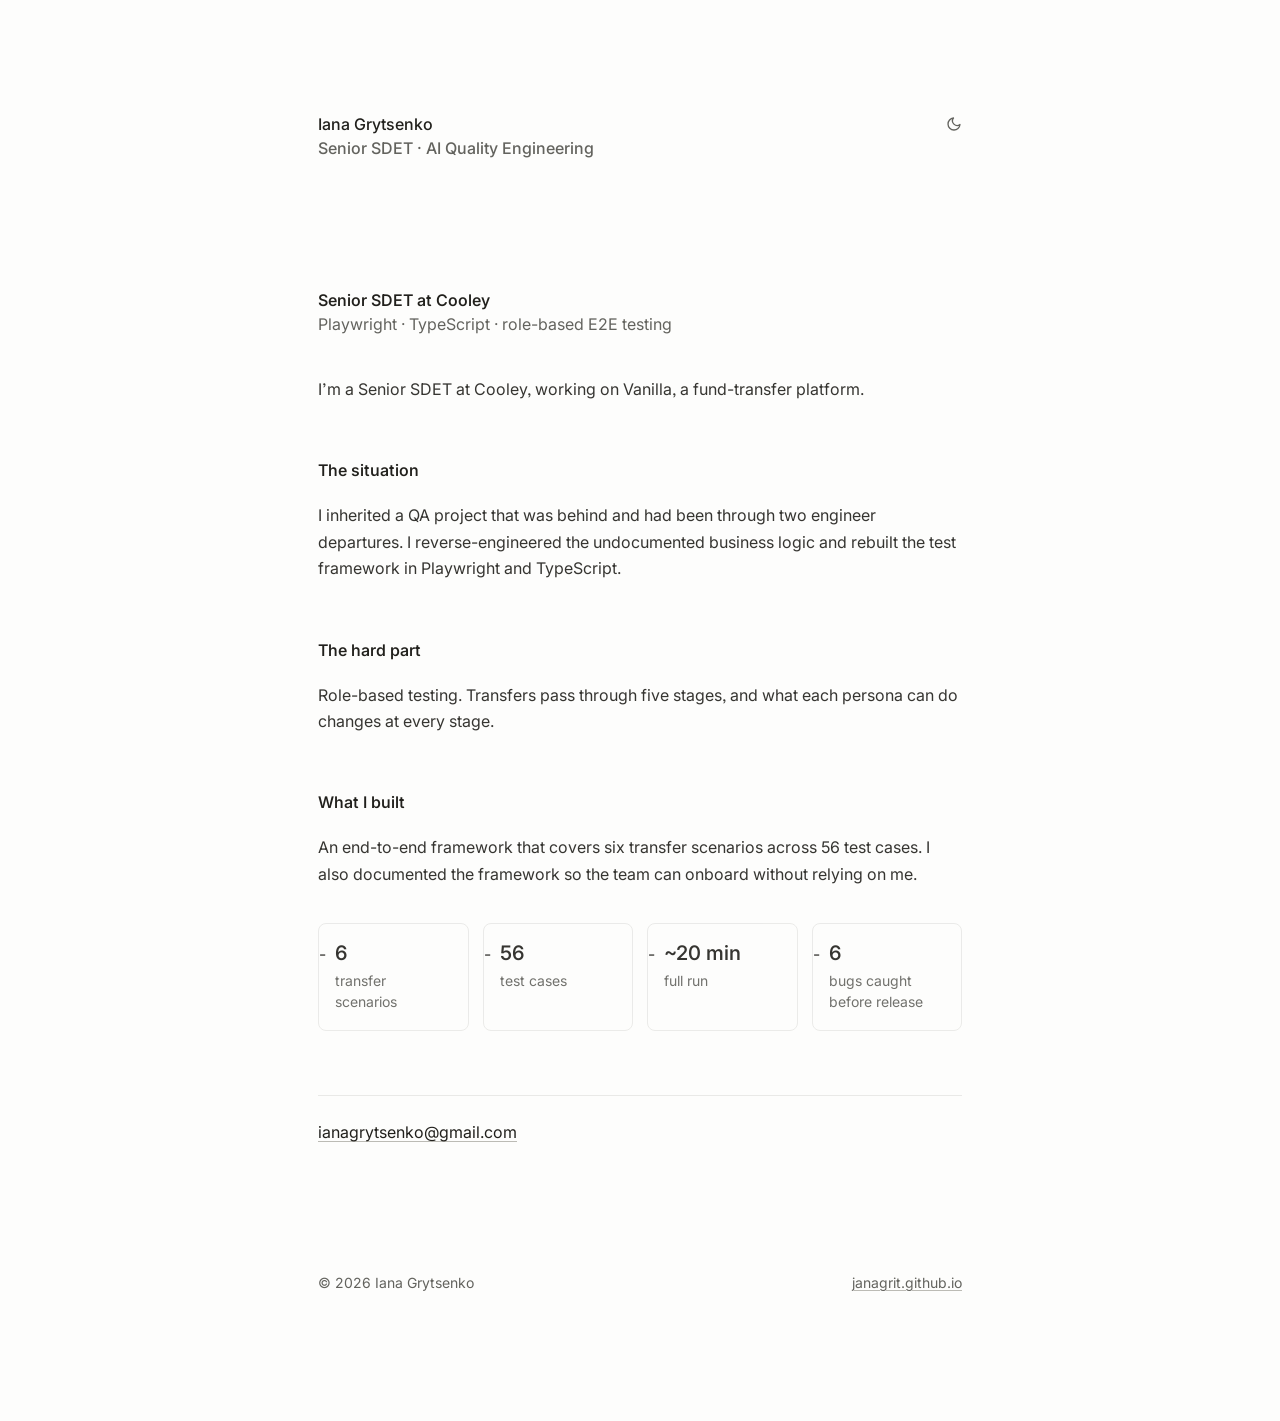
==== commit af4fcc9f: "AI Quality Engineering," ====
--- a/for-hr.html
+++ b/for-hr.html
@@ -16,7 +16,7 @@
   <link rel="preconnect" href="https://fonts.googleapis.com">
   <link rel="preconnect" href="https://fonts.gstatic.com" crossorigin>
   <link href="https://fonts.googleapis.com/css2?family=Inter:wght@400;500;550;600&family=Source+Serif+4:ital,opsz,wght@1,8..60,400&family=JetBrains+Mono:wght@400&display=swap" rel="stylesheet">
-  <link rel="stylesheet" href="css/site.css?v=2">
+  <link rel="stylesheet" href="css/site.css?v=3">
   <script src="js/theme.js?v=1"></script>
   <style>
     .numbers { display: grid; grid-template-columns: repeat(4, 1fr); gap: 14px; margin: 36px 0 8px; padding: 0; list-style: none; }
@@ -31,7 +31,7 @@
   <header class="site-head">
     <div class="who">
       <a class="name" href="./">Iana Grytsenko</a>
-      <span class="role">Senior SDET · Software Engineer in Test</span>
+      <span class="role">Senior SDET · AI Quality Engineering</span>
     </div>
   </header>
 
--- a/css/site.css
+++ b/css/site.css
@@ -109,6 +109,9 @@
 @media (min-width: 640px) { .section { margin-top: 128px; } }
 .label { display: block; margin-bottom: 20px; font-size: 1rem; font-weight: 500; line-height: 1.5; }
 @media (min-width: 640px) { .label { margin-bottom: 16px; } }
+/* homepage section labels: the label, then a hairline running to the column's right edge */
+main .label { display: flex; align-items: center; gap: 16px; }
+main .label::after { content: ""; flex: 1; height: 1px; background: var(--line); }
 section.intro p + p { margin-top: 16px; }
 section.intro { color: var(--muted); }
 section.intro .label { color: var(--fg); }
@@ -133,6 +136,22 @@
 .row .desc { color: var(--muted); }
 .row .desc a { position: relative; z-index: 1; color: var(--muted); }
 .row .desc a:hover { color: var(--fg); }
+/* main projects: small picture on the left */
+.row.has-thumb { flex-direction: row; align-items: flex-start; gap: 16px; }
+.row.has-thumb .thumb { margin-top: 3px; }
+.row .text { display: flex; flex-direction: column; min-width: 0; }
+.thumb {
+  flex: none;
+  width: 96px;
+  height: 60px;
+  object-fit: cover;
+  object-position: top left;
+  border-radius: 6px;
+  outline: 1px solid var(--line);
+  outline-offset: -1px;
+  background: var(--code-bg);
+}
+@media (max-width: 480px) { .thumb { width: 72px; height: 45px; } .row.has-thumb { gap: 12px; } }
 .sublabel { margin: 40px 0 12px; color: var(--muted); }
 .list-more { margin-top: 28px; color: var(--muted); }
 
@@ -160,6 +179,36 @@
 }
 html body .langs button:hover { color: var(--fg); }
 html body .langs button[aria-pressed="true"] { color: var(--fg); background: none; text-decoration: underline; text-decoration-color: var(--underline); text-underline-position: from-font; }
+
+/* footer "Statistics" link: a button that looks like the other footer text */
+.foot-link { padding: 0; border: 0; background: none; color: inherit; font: inherit; cursor: pointer; text-decoration: underline; text-decoration-color: var(--underline); text-underline-position: from-font; }
+.foot-link:hover { color: var(--fg); text-decoration-color: currentColor; }
+
+/* ---------- statistics dialog ---------- */
+.stats-modal {
+  width: min(480px, calc(100vw - 32px));
+  margin: auto;
+  padding: 24px;
+  border: 1px solid var(--line);
+  border-radius: 12px;
+  background: var(--bg);
+  color: var(--fg);
+}
+.stats-modal::backdrop { background: rgba(0, 0, 0, .4); }
+.stats-close { position: absolute; top: 12px; right: 12px; width: 28px; height: 28px; padding: 0; border: 0; border-radius: 6px; background: none; color: var(--muted); font-size: 20px; line-height: 1; cursor: pointer; }
+.stats-close:hover { background: var(--hover); color: var(--fg); }
+.stats-lock label { color: var(--muted); }
+.stats-lock[hidden] { display: none; }
+.stats-row { display: flex; gap: 8px; margin-top: 8px; }
+.stats-row input { flex: 1; min-width: 0; height: 36px; padding: 0 10px; border: 1px solid var(--line); border-radius: 6px; background: var(--surface); color: var(--fg); font: 16px var(--sans); }
+.stats-row button { height: 36px; padding: 0 14px; border: 0; border-radius: 6px; background: var(--fg); color: var(--bg); font: 500 15px var(--sans); cursor: pointer; }
+.stats-err { margin-top: 8px; min-height: 1.5em; color: var(--muted); font-size: 14px; }
+.stat-grid { display: grid; grid-template-columns: 1fr 1fr; gap: 20px 16px; margin-top: 20px; }
+.stat .num { font-size: 24px; font-weight: 550; line-height: 1.2; font-variant-numeric: tabular-nums; }
+.stat-list-h { margin-top: 24px; }
+.stat-list { margin: 8px 0 0; padding: 0; list-style: none; }
+.stat-list li { display: flex; justify-content: space-between; align-items: baseline; gap: 16px; padding: 6px 0; border-top: 1px solid var(--line); }
+.stat-n { font-variant-numeric: tabular-nums; }
 
 /* ---------- articles ---------- */
 .art-head { margin-bottom: 40px; }
